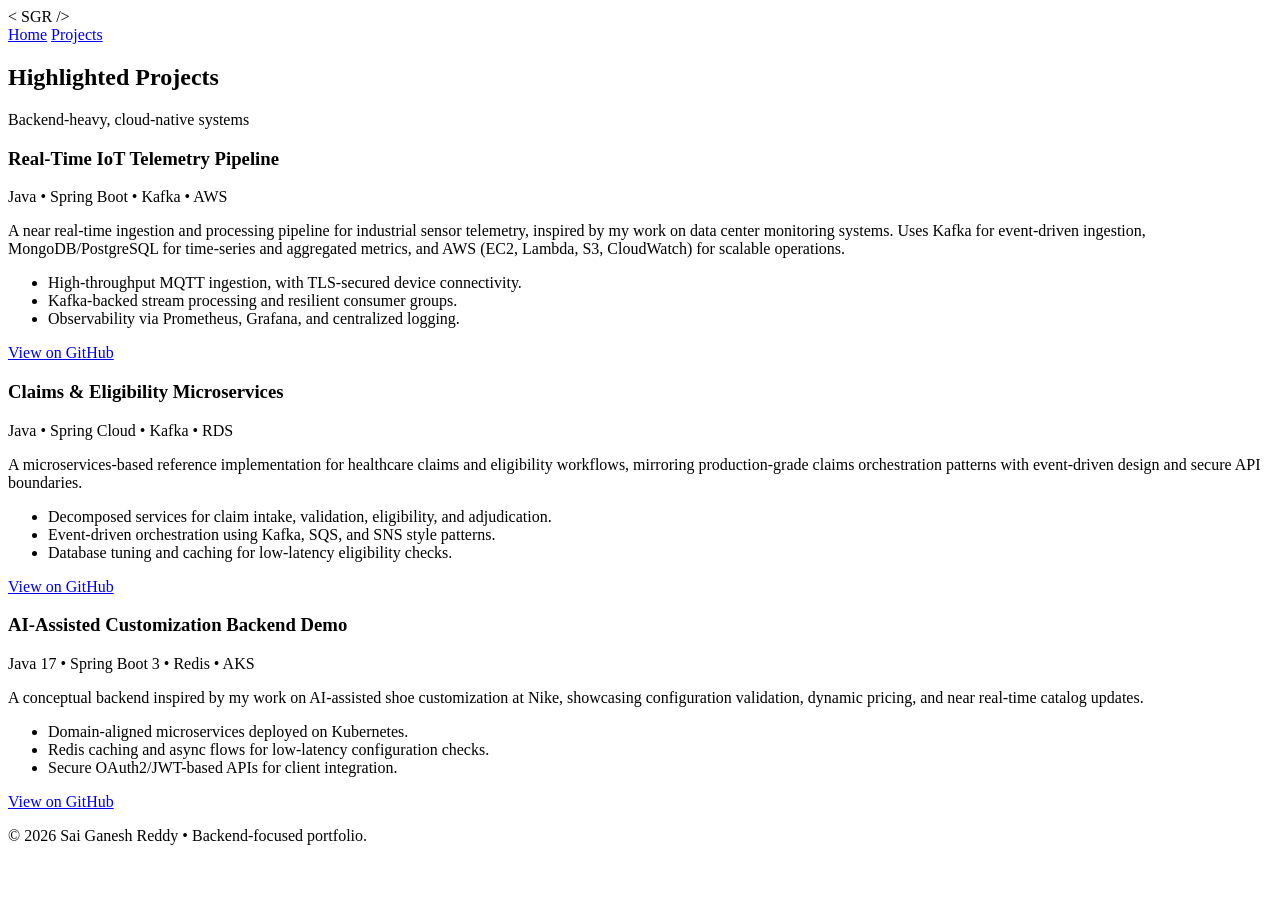
==== projects.html @ 6ae2918e "projects.html for portfolio showcase" ====
<!DOCTYPE html>
<html lang="en">
<head>
  <meta charset="UTF-8" />
  <meta name="viewport" content="width=device-width, initial-scale=1.0" />
  <title>Projects | Sai Ganesh Reddy</title>
  <link rel="stylesheet" href="styles.css" />
</head>
<body>
  <div class="noise-bg"></div>

  <header class="site-header">
    <div class="logo-mark">
      <span class="logo-bracket">&lt;</span>
      <span class="logo-text">SGR</span>
      <span class="logo-bracket">/&gt;</span>
    </div>
    <nav class="nav-bar">
      <a href="index.html">Home</a>
      <a href="#projects">Projects</a>
    </nav>
  </header>

  <main>
    <section id="projects" class="section">
      <div class="section-header">
        <h2 class="section-title">Highlighted Projects</h2>
        <span class="section-subtitle">Backend-heavy, cloud-native systems</span>
      </div>

      <div class="projects-grid">
        <!-- Project 1 -->
        <article class="project-card glass">
          <div class="project-header">
            <h3 class="project-title">Real-Time IoT Telemetry Pipeline</h3>
            <span class="project-tag">Java • Spring Boot • Kafka • AWS</span>
          </div>
          <p class="project-description">
            A near real-time ingestion and processing pipeline for industrial sensor telemetry, inspired by my work on 
            data center monitoring systems. Uses Kafka for event-driven ingestion, MongoDB/PostgreSQL for time-series 
            and aggregated metrics, and AWS (EC2, Lambda, S3, CloudWatch) for scalable operations.
          </p>
          <ul class="project-points">
            <li>High-throughput MQTT ingestion, with TLS-secured device connectivity.</li>
            <li>Kafka-backed stream processing and resilient consumer groups.</li>
            <li>Observability via Prometheus, Grafana, and centralized logging.</li>
          </ul>
          <div class="project-links">
            <a href="https://github.com/your-github-username/iot-telemetry-pipeline" target="_blank" class="btn ghost">
              View on GitHub
            </a>
          </div>
        </article>

        <!-- Project 2 -->
        <article class="project-card glass">
          <div class="project-header">
            <h3 class="project-title">Claims & Eligibility Microservices</h3>
            <span class="project-tag">Java • Spring Cloud • Kafka • RDS</span>
          </div>
          <p class="project-description">
            A microservices-based reference implementation for healthcare claims and eligibility workflows, mirroring 
            production-grade claims orchestration patterns with event-driven design and secure API boundaries.
          </p>
          <ul class="project-points">
            <li>Decomposed services for claim intake, validation, eligibility, and adjudication.</li>
            <li>Event-driven orchestration using Kafka, SQS, and SNS style patterns.</li>
            <li>Database tuning and caching for low-latency eligibility checks.</li>
          </ul>
          <div class="project-links">
            <a href="https://github.com/your-github-username/claims-eligibility-microservices" target="_blank" class="btn ghost">
              View on GitHub
            </a>
          </div>
        </article>

        <!-- Project 3 -->
        <article class="project-card glass">
          <div class="project-header">
            <h3 class="project-title">AI-Assisted Customization Backend Demo</h3>
            <span class="project-tag">Java 17 • Spring Boot 3 • Redis • AKS</span>
          </div>
          <p class="project-description">
            A conceptual backend inspired by my work on AI-assisted shoe customization at Nike, showcasing 
            configuration validation, dynamic pricing, and near real-time catalog updates.
          </p>
          <ul class="project-points">
            <li>Domain-aligned microservices deployed on Kubernetes.</li>
            <li>Redis caching and async flows for low-latency configuration checks.</li>
            <li>Secure OAuth2/JWT-based APIs for client integration.</li>
          </ul>
          <div class="project-links">
            <a href="https://github.com/your-github-username/ai-customization-backend" target="_blank" class="btn ghost">
              View on GitHub
            </a>
          </div>
        </article>
      </div>
    </section>
  </main>

  <footer class="site-footer">
    <p>© <span id="year"></span> Sai Ganesh Reddy • Backend-focused portfolio.</p>
  </footer>

  <script>
    document.getElementById("year").textContent = new Date().getFullYear();
  </script>
</body>
</html>
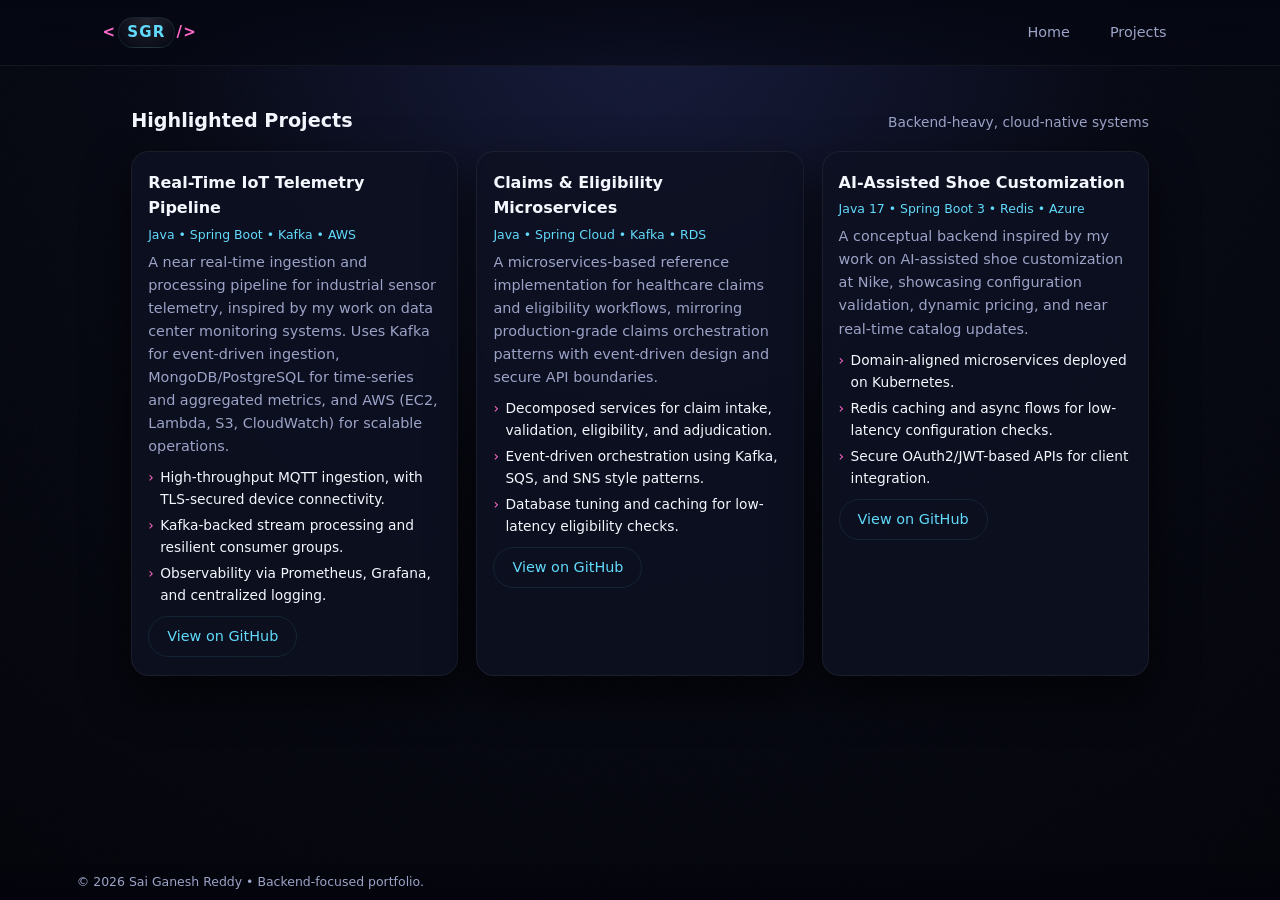
==== commit 90d0a18d: "Refactor code structure for improved readability and maintainability" ====
--- a/projects.html
+++ b/projects.html
@@ -29,7 +29,7 @@
       </div>
 
       <div class="projects-grid">
-        <!-- Project 1 -->
+        <!-- Project 2 -->
         <article class="project-card glass">
           <div class="project-header">
             <h3 class="project-title">Real-Time IoT Telemetry Pipeline</h3>
@@ -52,7 +52,7 @@
           </div>
         </article>
 
-        <!-- Project 2 -->
+        <!-- Project 3 -->
         <article class="project-card glass">
           <div class="project-header">
             <h3 class="project-title">Claims & Eligibility Microservices</h3>
@@ -74,11 +74,11 @@
           </div>
         </article>
 
-        <!-- Project 3 -->
+        <!-- Project 1 -->
         <article class="project-card glass">
           <div class="project-header">
-            <h3 class="project-title">AI-Assisted Customization Backend Demo</h3>
-            <span class="project-tag">Java 17 • Spring Boot 3 • Redis • AKS</span>
+            <h3 class="project-title">AI-Assisted  Shoe Customization  </h3>
+            <span class="project-tag">Java 17 • Spring Boot 3 • Redis • Azure</span>
           </div>
           <p class="project-description">
             A conceptual backend inspired by my work on AI-assisted shoe customization at Nike, showcasing 
--- a/styles.css
+++ b/styles.css
@@ -0,0 +1,674 @@
+/* ---------- BASE & THEME ---------- */
+
+*,
+*::before,
+*::after {
+  box-sizing: border-box;
+  margin: 0;
+  padding: 0;
+}
+
+:root {
+  --bg: #050712;
+  --bg-alt: #070918;
+  --glass: rgba(13, 17, 33, 0.85);
+  --glass-soft: rgba(13, 17, 33, 0.7);
+  --border-subtle: rgba(255, 255, 255, 0.06);
+  --accent: #61dafb;
+  --accent-strong: #ff6bcb;
+  --accent-soft: rgba(97, 218, 251, 0.1);
+  --text-main: #f5f7ff;
+  --text-muted: #9ca3c7;
+  --pill-green: #31c48d;
+  --shadow-soft: 0 18px 45px rgba(0, 0, 0, 0.65);
+  --radius-lg: 18px;
+  --radius-md: 12px;
+  --radius-pill: 999px;
+  --transition-fast: 0.18s ease-out;
+  --transition-med: 0.26s ease;
+  --noise-opacity: 0.1;
+  --font-sans: system-ui, -apple-system, BlinkMacSystemFont, "SF Pro Text",
+    "Helvetica Neue", Arial, sans-serif;
+}
+
+html,
+body {
+  height: 100%;
+}
+
+body {
+  font-family: var(--font-sans);
+  background: radial-gradient(circle at top, #151a3b 0, #050712 45%, #020309 100%);
+  color: var(--text-main);
+  line-height: 1.6;
+  -webkit-font-smoothing: antialiased;
+  position: relative;
+  padding-bottom: 64px;
+}
+
+/* Subtle noise overlay */
+.noise-bg {
+  pointer-events: none;
+  position: fixed;
+  inset: 0;
+  opacity: var(--noise-opacity);
+  background-image: url("data:image/svg+xml,%3Csvg viewBox='0 0 1600 900' xmlns='http://www.w3.org/2000/svg'%3E%3Cfilter id='n' x='0' y='0'%3E%3CfeTurbulence type='fractalNoise' baseFrequency='0.8' numOctaves='3' stitchTiles='stitch'/%3E%3C/filter%3E%3Crect width='100%25' height='100%25' filter='url(%23n)' opacity='0.4'/%3E%3C/svg%3E");
+  z-index: -1;
+}
+
+/* ---------- HEADER & NAV ---------- */
+
+.site-header {
+  position: sticky;
+  top: 0;
+  z-index: 20;
+  backdrop-filter: blur(18px);
+  background: linear-gradient(to bottom, rgba(5, 7, 18, 0.9), rgba(5, 7, 18, 0.6));
+  border-bottom: 1px solid var(--border-subtle);
+  display: flex;
+  align-items: center;
+  justify-content: space-between;
+  padding: 14px 8vw;
+}
+
+.logo-mark {
+  display: flex;
+  align-items: baseline;
+  gap: 2px;
+  letter-spacing: 0.08em;
+  font-weight: 600;
+  text-transform: uppercase;
+  color: var(--accent);
+  font-size: 0.94rem;
+}
+
+.logo-bracket {
+  color: var(--accent-strong);
+}
+
+.logo-text {
+  padding: 2px 8px;
+  border-radius: 999px;
+  border: 1px solid var(--accent-soft);
+  background: radial-gradient(circle at top, rgba(255, 255, 255, 0.12), transparent);
+}
+
+.nav-bar {
+  display: flex;
+  gap: 18px;
+  font-size: 0.9rem;
+}
+
+.nav-bar a {
+  color: var(--text-muted);
+  text-decoration: none;
+  padding: 6px 10px;
+  border-radius: 999px;
+  border: 1px solid transparent;
+  transition: color var(--transition-fast), border-color var(--transition-fast),
+    background-color var(--transition-fast), transform var(--transition-fast);
+}
+
+.nav-bar a:hover {
+  color: var(--accent);
+  border-color: var(--accent-soft);
+  background: rgba(8, 12, 38, 0.8);
+  transform: translateY(-1px);
+}
+
+/* ---------- LAYOUT UTILITIES ---------- */
+
+main {
+  max-width: 1120px;
+  margin: 24px auto 0;
+  padding: 0 4vw 40px;
+}
+
+.section {
+  margin-top: 40px;
+}
+
+.glass {
+  background: var(--glass);
+  border-radius: var(--radius-lg);
+  border: 1px solid var(--border-subtle);
+  box-shadow: var(--shadow-soft);
+  padding: 24px 22px;
+}
+
+/* ---------- HERO ---------- */
+
+.hero-section {
+  display: grid;
+  grid-template-columns: minmax(0, 3fr) minmax(0, 2.6fr);
+  gap: 26px;
+  align-items: stretch;
+}
+
+.hero-left {
+  display: flex;
+  flex-direction: column;
+  gap: 18px;
+}
+
+.hero-tag {
+  font-size: 0.8rem;
+  text-transform: uppercase;
+  letter-spacing: 0.18em;
+  color: var(--accent);
+}
+
+.hero-title {
+  font-size: clamp(1.9rem, 2.3vw, 2.4rem);
+  line-height: 1.2;
+}
+
+.hero-title .accent {
+  color: var(--accent-strong);
+}
+
+.hero-subtitle {
+  color: var(--text-muted);
+  font-size: 0.96rem;
+}
+
+.hero-actions {
+  display: flex;
+  gap: 12px;
+  flex-wrap: wrap;
+}
+
+/* Buttons */
+
+.btn {
+  display: inline-flex;
+  align-items: center;
+  justify-content: center;
+  border-radius: var(--radius-pill);
+  font-size: 0.9rem;
+  padding: 8px 18px;
+  border: 1px solid transparent;
+  cursor: pointer;
+  text-decoration: none;
+  transition: background-color var(--transition-med), color var(--transition-med),
+    border-color var(--transition-med), transform var(--transition-fast),
+    box-shadow var(--transition-fast);
+}
+
+.btn.primary {
+  background: linear-gradient(135deg, var(--accent), var(--accent-strong));
+  color: #050712;
+  box-shadow: 0 0 20px rgba(97, 218, 251, 0.32);
+}
+
+.btn.primary:hover {
+  transform: translateY(-1px);
+  box-shadow: 0 0 26px rgba(97, 218, 251, 0.45);
+}
+
+.btn.ghost {
+  background: transparent;
+  color: var(--accent);
+  border-color: var(--accent-soft);
+}
+
+.btn.ghost:hover {
+  background: rgba(11, 16, 38, 0.9);
+}
+
+/* HERO META */
+
+.hero-meta {
+  display: flex;
+  flex-wrap: wrap;
+  gap: 14px;
+  margin-top: 4px;
+}
+
+.meta-item {
+  min-width: 140px;
+}
+
+.meta-label {
+  display: block;
+  font-size: 0.7rem;
+  text-transform: uppercase;
+  letter-spacing: 0.14em;
+  color: var(--text-muted);
+}
+
+.meta-value {
+  font-size: 0.9rem;
+}
+
+/* HERO RIGHT: Floating card */
+
+.hero-right {
+  display: flex;
+  align-items: stretch;
+}
+
+.floating-card {
+  width: 100%;
+  border-radius: var(--radius-lg);
+  background: radial-gradient(circle at 0 0, rgba(255, 107, 203, 0.25), transparent 60%),
+    radial-gradient(circle at 100% 100%, rgba(97, 218, 251, 0.22), transparent 65%),
+    var(--glass-soft);
+  border: 1px solid rgba(255, 255, 255, 0.08);
+  padding: 20px 18px;
+  box-shadow: var(--shadow-soft);
+  display: flex;
+  flex-direction: column;
+  align-items: center;
+  gap: 12px;
+  position: relative;
+  overflow: hidden;
+}
+
+/* Java-inspired avatar */
+
+.avatar-orb {
+  width: 120px;
+  height: 120px;
+  border-radius: 50%;
+  border: 1px solid rgba(255, 255, 255, 0.15);
+  display: flex;
+  align-items: center;
+  justify-content: center;
+  position: relative;
+  background: radial-gradient(circle at 50% 0, rgba(255, 255, 255, 0.16), transparent 70%),
+    linear-gradient(145deg, #121631, #070918);
+  box-shadow: 0 0 0 1px rgba(7, 9, 24, 0.7), 0 16px 35px rgba(0, 0, 0, 0.55);
+}
+
+/* Cup */
+.java-cup {
+  width: 46px;
+  height: 22px;
+  border-radius: 0 0 12px 12px;
+  border: 2px solid rgba(230, 237, 255, 0.7);
+  border-top: 2px solid transparent;
+  position: relative;
+}
+
+/* Cup rim */
+.java-cup::before {
+  content: "";
+  position: absolute;
+  inset: -9px -6px auto;
+  border-radius: 14px;
+  border: 2px solid rgba(230, 237, 255, 0.7);
+}
+
+/* Handle */
+.java-cup::after {
+  content: "";
+  position: absolute;
+  right: -14px;
+  top: 2px;
+  width: 14px;
+  height: 18px;
+  border-radius: 14px;
+  border: 2px solid rgba(230, 237, 255, 0.7);
+  border-left-color: transparent;
+}
+
+/* Steam */
+.java-steam-layer::before,
+.java-steam-layer::after {
+  content: "";
+  position: absolute;
+  top: 18px;
+  width: 36px;
+  height: 40px;
+  border-radius: 50%;
+  border: 2px solid transparent;
+  border-left-color: var(--accent);
+  border-right-color: transparent;
+  animation: steam 4s ease-in-out infinite;
+  opacity: 0.9;
+}
+
+.java-steam-layer::after {
+  top: 12px;
+  left: 16px;
+  border-left-color: var(--accent-strong);
+  animation-delay: 1.3s;
+}
+
+@keyframes steam {
+  0% {
+    transform: translateY(10px) scale(0.9);
+    opacity: 0;
+  }
+  25% {
+    opacity: 0.6;
+  }
+  60% {
+    transform: translateY(-18px) scale(1.03);
+    opacity: 0.9;
+  }
+  100% {
+    transform: translateY(-32px) scale(1.08);
+    opacity: 0;
+  }
+}
+
+.floating-name {
+  font-size: 1.1rem;
+  letter-spacing: 0.12em;
+  text-transform: uppercase;
+}
+
+.floating-role {
+  font-size: 0.86rem;
+  color: var(--text-muted);
+  text-align: center;
+}
+
+.floating-links {
+  display: flex;
+  flex-direction: column;
+  gap: 4px;
+  font-size: 0.86rem;
+  text-align: center;
+}
+
+.floating-links a {
+  color: var(--accent);
+  text-decoration: none;
+  word-break: break-word;
+}
+
+.floating-links a:hover {
+  text-decoration: underline;
+}
+
+.status-pills {
+  display: flex;
+  flex-wrap: wrap;
+  gap: 8px;
+  justify-content: center;
+  margin-top: 4px;
+}
+
+.pill {
+  font-size: 0.75rem;
+  padding: 4px 10px;
+  border-radius: var(--radius-pill);
+  border: 1px solid rgba(255, 255, 255, 0.18);
+  background: rgba(2, 6, 23, 0.7);
+}
+
+.pill-green {
+  background: rgba(49, 196, 141, 0.1);
+  border-color: rgba(49, 196, 141, 0.5);
+  color: #acf2c5;
+}
+
+.pill-outline {
+  border-style: dashed;
+}
+
+/* ---------- SECTION HEADERS ---------- */
+
+.section-header {
+  display: flex;
+  flex-wrap: wrap;
+  justify-content: space-between;
+  gap: 8px;
+  margin-bottom: 14px;
+  align-items: baseline;
+}
+
+.section-title {
+  font-size: 1.2rem;
+}
+
+.section-subtitle {
+  font-size: 0.86rem;
+  color: var(--text-muted);
+}
+
+.section-text {
+  font-size: 0.94rem;
+  color: var(--text-muted);
+}
+
+/* ---------- EXPERIENCE ---------- */
+
+.experience-card {
+  margin-top: 16px;
+}
+
+.experience-header {
+  display: flex;
+  justify-content: space-between;
+  align-items: flex-start;
+  gap: 12px;
+  margin-bottom: 6px;
+}
+
+.role-title {
+  font-size: 1rem;
+}
+
+.company-name {
+  font-size: 0.88rem;
+  color: var(--text-muted);
+}
+
+.role-meta {
+  display: flex;
+  flex-wrap: wrap;
+  gap: 6px;
+}
+
+.meta-badge {
+  font-size: 0.78rem;
+  padding: 4px 10px;
+  border-radius: var(--radius-pill);
+  border: 1px solid var(--border-subtle);
+  background: rgba(7, 9, 24, 0.9);
+}
+
+.accent-badge {
+  border-color: var(--accent-soft);
+  color: var(--accent);
+}
+
+.experience-summary {
+  font-size: 0.9rem;
+  color: var(--text-muted);
+  margin: 8px 0 10px;
+}
+
+.experience-list {
+  list-style: none;
+  border-left: 1px dashed rgba(255, 255, 255, 0.12);
+  padding-left: 14px;
+  margin-left: 6px;
+}
+
+.experience-list li {
+  position: relative;
+  padding-left: 10px;
+  font-size: 0.9rem;
+  margin-bottom: 6px;
+}
+
+.experience-list li::before {
+  content: "";
+  position: absolute;
+  left: -8px;
+  top: 8px;
+  width: 7px;
+  height: 7px;
+  border-radius: 50%;
+  background: linear-gradient(135deg, var(--accent), var(--accent-strong));
+}
+
+/* ---------- TECH STACK ---------- */
+
+.stack-grid {
+  display: grid;
+  gap: 18px;
+  grid-template-columns: repeat(auto-fit, minmax(220px, 1fr));
+}
+
+.stack-column {
+  background: rgba(6, 9, 28, 0.9);
+  border-radius: var(--radius-md);
+  border: 1px solid var(--border-subtle);
+  padding: 12px 12px 10px;
+}
+
+.stack-title {
+  font-size: 0.92rem;
+  margin-bottom: 6px;
+}
+
+.chip-list {
+  list-style: none;
+  display: flex;
+  flex-wrap: wrap;
+  gap: 6px;
+}
+
+.chip {
+  font-size: 0.78rem;
+  padding: 4px 8px;
+  border-radius: var(--radius-pill);
+  background: rgba(19, 26, 56, 0.95);
+  border: 1px solid rgba(255, 255, 255, 0.06);
+  color: var(--text-muted);
+}
+
+/* ---------- EDUCATION ---------- */
+
+.education-card {
+  margin-top: 8px;
+}
+
+/* ---------- CONTACT ---------- */
+
+.contact-grid {
+  display: grid;
+  grid-template-columns: repeat(auto-fit, minmax(220px, 1fr));
+  gap: 18px;
+}
+
+.contact-list {
+  list-style: none;
+  font-size: 0.9rem;
+}
+
+.contact-label {
+  color: var(--text-muted);
+  margin-right: 4px;
+}
+
+/* ---------- PROJECTS PAGE ---------- */
+
+.projects-grid {
+  display: grid;
+  gap: 18px;
+  grid-template-columns: repeat(auto-fit, minmax(280px, 1fr));
+}
+
+.project-card {
+  padding: 18px 16px;
+}
+
+.project-header {
+  display: flex;
+  flex-direction: column;
+  gap: 4px;
+  margin-bottom: 6px;
+}
+
+.project-title {
+  font-size: 1rem;
+}
+
+.project-tag {
+  font-size: 0.78rem;
+  color: var(--accent);
+}
+
+.project-description {
+  font-size: 0.9rem;
+  color: var(--text-muted);
+  margin-bottom: 8px;
+}
+
+.project-points {
+  list-style: none;
+  font-size: 0.86rem;
+  color: var(--text-main);
+  margin-bottom: 10px;
+}
+
+.project-points li {
+  position: relative;
+  padding-left: 12px;
+  margin-bottom: 4px;
+}
+
+.project-points li::before {
+  content: "›";
+  position: absolute;
+  left: 0;
+  top: 0;
+  color: var(--accent-strong);
+}
+
+.project-links {
+  display: flex;
+  gap: 8px;
+}
+
+/* ---------- FOOTER ---------- */
+
+.site-footer {
+  position: fixed;
+  bottom: 0;
+  left: 0;
+  right: 0;
+  padding: 8px 6vw;
+  background: linear-gradient(to top, rgba(3, 4, 12, 0.96), rgba(3, 4, 12, 0));
+  font-size: 0.78rem;
+  color: var(--text-muted);
+  backdrop-filter: blur(14px);
+}
+
+/* ---------- RESPONSIVE ---------- */
+
+@media (max-width: 860px) {
+  .hero-section {
+    grid-template-columns: 1fr;
+  }
+
+  .hero-right {
+    order: -1;
+  }
+
+  .site-header {
+    padding-inline: 4vw;
+  }
+}
+
+@media (max-width: 640px) {
+  .nav-bar {
+    gap: 10px;
+    font-size: 0.8rem;
+  }
+
+  .glass {
+    padding: 18px 16px;
+  }
+
+  .site-footer {
+    font-size: 0.72rem;
+  }
+}
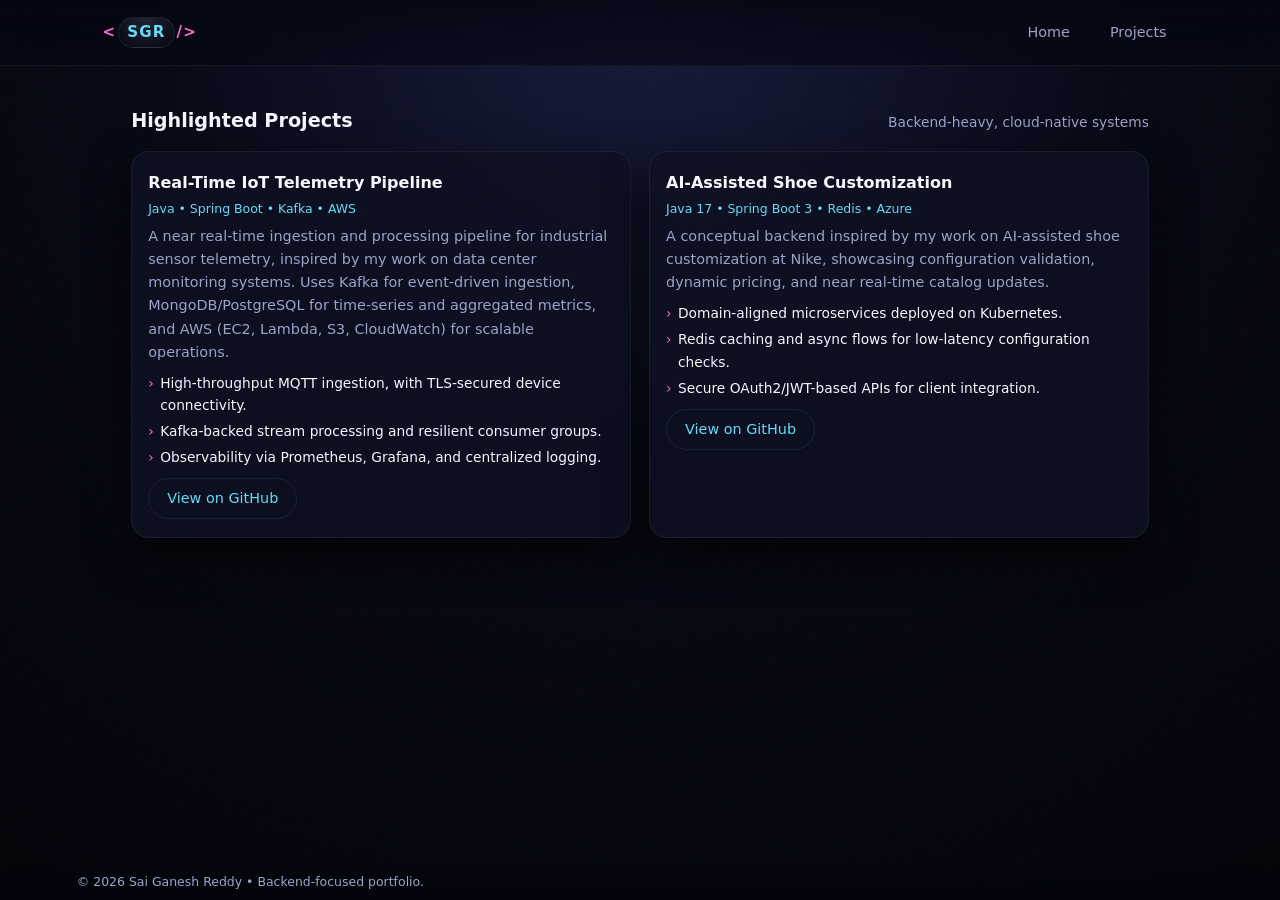
==== commit baaec695: "removed the project-2" ====
--- a/projects.html
+++ b/projects.html
@@ -52,28 +52,7 @@
           </div>
         </article>
 
-        <!-- Project 3 -->
-        <article class="project-card glass">
-          <div class="project-header">
-            <h3 class="project-title">Claims & Eligibility Microservices</h3>
-            <span class="project-tag">Java • Spring Cloud • Kafka • RDS</span>
-          </div>
-          <p class="project-description">
-            A microservices-based reference implementation for healthcare claims and eligibility workflows, mirroring 
-            production-grade claims orchestration patterns with event-driven design and secure API boundaries.
-          </p>
-          <ul class="project-points">
-            <li>Decomposed services for claim intake, validation, eligibility, and adjudication.</li>
-            <li>Event-driven orchestration using Kafka, SQS, and SNS style patterns.</li>
-            <li>Database tuning and caching for low-latency eligibility checks.</li>
-          </ul>
-          <div class="project-links">
-            <a href="https://github.com/your-github-username/claims-eligibility-microservices" target="_blank" class="btn ghost">
-              View on GitHub
-            </a>
-          </div>
-        </article>
-
+      
         <!-- Project 1 -->
         <article class="project-card glass">
           <div class="project-header">
